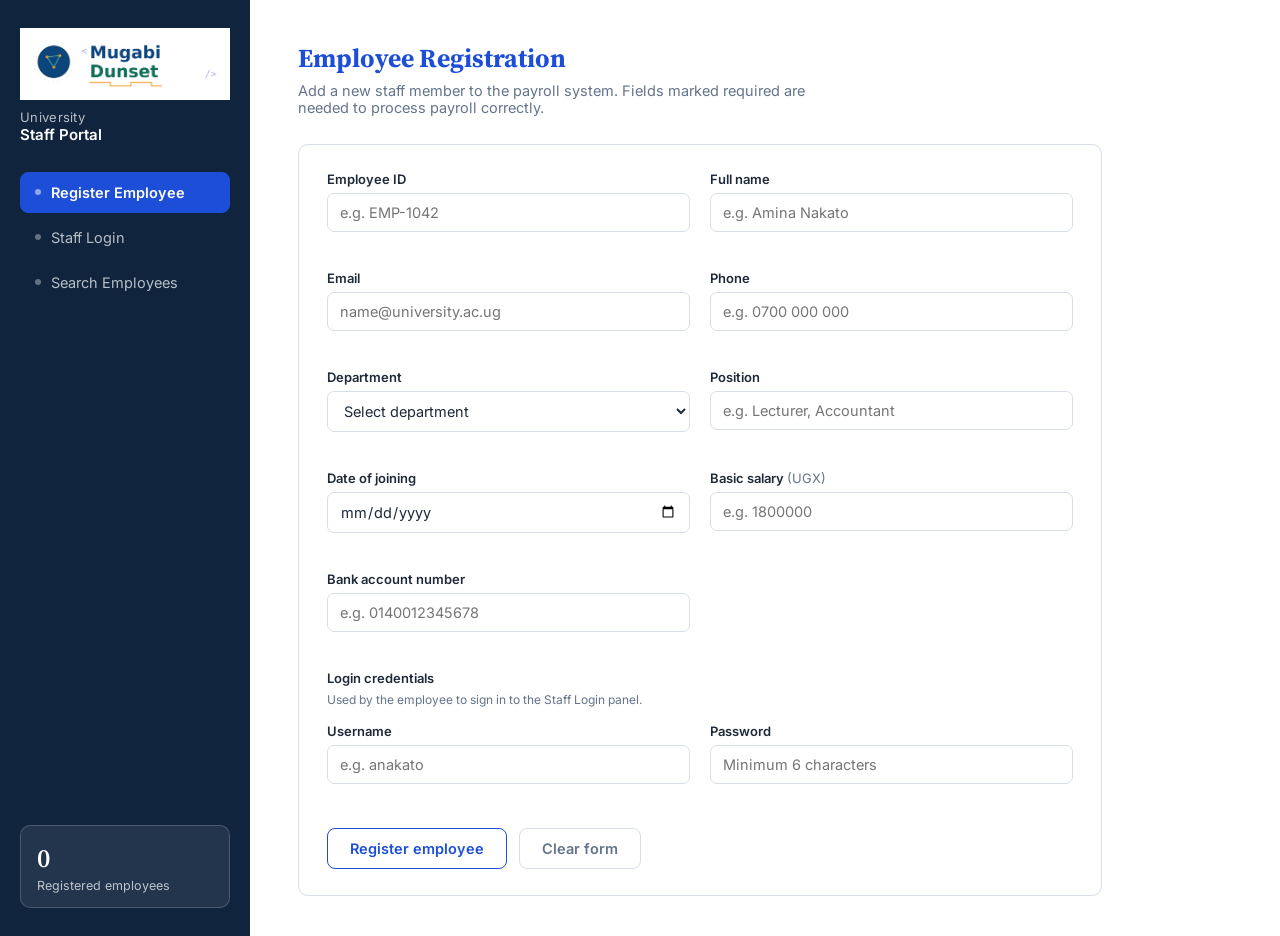
==== index.html @ a630ad89 "Initial commit" ====
<!DOCTYPE html>
<html lang="en">
<head>
<meta charset="UTF-8" />
<meta name="viewport" content="width=device-width, initial-scale=1, viewport-fit=cover" />
<title>Staff Portal — Employee Registration, Login & Search</title>
<link rel="preconnect" href="https://fonts.googleapis.com">
<link rel="preconnect" href="https://fonts.gstatic.com" crossorigin>
<link href="https://fonts.googleapis.com/css2?family=Source+Serif+4:opsz,wght@8..60,500;8..60,600;8..60,700&family=Inter:wght@400;500;600;700&display=swap" rel="stylesheet">
<link rel="stylesheet" href="styles.css">
</head>
<body>

<div class="shell">
  <aside class="sidebar">
    <div class="brand">
      <div class="brand-mark"><img src="[data-uri]" alt="Mugabi Dunset logo"></div>
      <div class="brand-text">
        <div class="top">University</div>
        <div class="bottom">Staff Portal</div>
      </div>
    </div>
    <nav class="tabs">
      <button data-tab="register" class="active"><span class="dot"></span>Register Employee</button>
      <button data-tab="login"><span class="dot"></span>Staff Login</button>
      <button data-tab="search"><span class="dot"></span>Search Employees</button>
    </nav>
    <div class="side-stat">
      <div class="num" id="statCount">0</div>
      <div class="label">Registered employees</div>
    </div>
  </aside>

  <main>

    <!-- REGISTER PANEL -->
    <section class="panel active" id="panel-register">
      <div class="panel-head">
        <h2>Employee Registration</h2>
        <p>Add a new staff member to the payroll system. Fields marked required are needed to process payroll correctly.</p>
      </div>

      <div class="banner" id="regBanner"></div>

      <form class="card" id="regForm" novalidate>
        <div class="grid-2">
          <div class="field">
            <label for="regId">Employee ID</label>
            <input id="regId" name="regId" placeholder="e.g. EMP-1042" required />
            <div class="error-text" data-error-for="regId"></div>
          </div>
          <div class="field">
            <label for="regName">Full name</label>
            <input id="regName" name="regName" placeholder="e.g. Amina Nakato" required />
            <div class="error-text" data-error-for="regName"></div>
          </div>

          <div class="field">
            <label for="regEmail">Email</label>
            <input id="regEmail" name="regEmail" type="email" placeholder="name@university.ac.ug" required />
            <div class="error-text" data-error-for="regEmail"></div>
          </div>
          <div class="field">
            <label for="regPhone">Phone</label>
            <input id="regPhone" name="regPhone" placeholder="e.g. 0700 000 000" required />
            <div class="error-text" data-error-for="regPhone"></div>
          </div>

          <div class="field">
            <label for="regDept">Department</label>
            <select id="regDept" name="regDept" required>
              <option value="">Select department</option>
              <option>Computer Science</option>
              <option>Business Administration</option>
              <option>Human Resources</option>
              <option>Finance</option>
              <option>Registrar's Office</option>
              <option>Estates & Facilities</option>
            </select>
            <div class="error-text" data-error-for="regDept"></div>
          </div>
          <div class="field">
            <label for="regPosition">Position</label>
            <input id="regPosition" name="regPosition" placeholder="e.g. Lecturer, Accountant" required />
            <div class="error-text" data-error-for="regPosition"></div>
          </div>

          <div class="field">
            <label for="regJoin">Date of joining</label>
            <input id="regJoin" name="regJoin" type="date" required />
            <div class="error-text" data-error-for="regJoin"></div>
          </div>
          <div class="field">
            <label for="regSalary">Basic salary <span class="opt">(UGX)</span></label>
            <input id="regSalary" name="regSalary" type="number" min="0" placeholder="e.g. 1800000" required />
            <div class="error-text" data-error-for="regSalary"></div>
          </div>

          <div class="field">
            <label for="regBank">Bank account number</label>
            <input id="regBank" name="regBank" placeholder="e.g. 0140012345678" required />
            <div class="error-text" data-error-for="regBank"></div>
          </div>
          <div class="field"></div>

          <div class="field full">
            <label>Login credentials</label>
            <div class="hint">Used by the employee to sign in to the Staff Login panel.</div>
          </div>

          <div class="field">
            <label for="regUsername">Username</label>
            <input id="regUsername" name="regUsername" placeholder="e.g. anakato" required />
            <div class="error-text" data-error-for="regUsername"></div>
          </div>
          <div class="field">
            <label for="regPassword">Password</label>
            <input id="regPassword" name="regPassword" type="password" placeholder="Minimum 6 characters" required />
            <div class="error-text" data-error-for="regPassword"></div>
          </div>
        </div>

        <div class="actions">
          <button type="submit" class="btn btn-primary">Register employee</button>
          <button type="reset" class="btn btn-ghost" id="regResetBtn">Clear form</button>
        </div>
      </form>
    </section>

    <!-- LOGIN PANEL -->
    <section class="panel" id="panel-login">
      <div class="panel-head">
        <h2>Staff Login</h2>
        <p>Sign in with the username and password created during registration.</p>
      </div>

      <div class="banner" id="loginBanner"></div>

      <div class="login-wrap">
        <form class="card" id="loginForm" novalidate>
          <div class="field">
            <label for="loginUser">Username</label>
            <input id="loginUser" name="loginUser" placeholder="e.g. anakato" required />
          </div>
          <div class="field">
            <label for="loginPass">Password</label>
            <div class="pw-row">
              <input id="loginPass" name="loginPass" type="password" required />
              <button type="button" id="togglePw">Show</button>
            </div>
          </div>
          <div class="actions">
            <button type="submit" class="btn btn-primary">Sign in</button>
          </div>
        </form>

        <div class="welcome-card" id="welcomeCard" style="margin-top:18px;">
          <h3 id="welcomeName">Welcome back</h3>
          <p id="welcomeMeta">—</p>
          <span class="tag" id="welcomeDept">—</span>
        </div>
      </div>
    </section>

    <!-- SEARCH PANEL -->
    <section class="panel" id="panel-search">
      <div class="panel-head">
        <h2>Search Employees</h2>
        <p>Look up registered staff by name, employee ID, or department.</p>
      </div>

      <div class="search-bar">
        <input id="searchInput" placeholder="Search by name or employee ID…" />
        <select id="searchDept">
          <option value="">All departments</option>
          <option>Computer Science</option>
          <option>Business Administration</option>
          <option>Human Resources</option>
          <option>Finance</option>
          <option>Registrar's Office</option>
          <option>Estates & Facilities</option>
        </select>
      </div>

      <div class="card" style="padding:0;">
        <div class="table-wrap">
          <table>
            <thead>
              <tr>
                <th>Employee ID</th>
                <th>Name</th>
                <th>Department</th>
                <th>Position</th>
                <th>Date joined</th>
              </tr>
            </thead>
            <tbody id="resultsBody"></tbody>
          </table>
        </div>
        <div class="empty-state" id="emptyState" style="display:none;">
          <div class="big">🗂️</div>
          <div>No employees match your search yet.</div>
        </div>
      </div>
    </section>

  </main>
</div>

<script>
(function () {
  "use strict";

  var STORAGE_KEY = "staffPortal.employees.v1";

  function loadEmployees() {
    try {
      var raw = localStorage.getItem(STORAGE_KEY);
      return raw ? JSON.parse(raw) : [];
    } catch (e) {
      console.error("Could not read employee data:", e);
      return [];
    }
  }

  function saveEmployees(list) {
    try {
      localStorage.setItem(STORAGE_KEY, JSON.stringify(list));
      return true;
    } catch (e) {
      console.error("Could not save employee data:", e);
      return false;
    }
  }

  var employees = loadEmployees();

  // ---------- Tabs ----------
  var tabButtons = document.querySelectorAll("nav.tabs button");
  var panels = document.querySelectorAll(".panel");
  tabButtons.forEach(function (btn) {
    btn.addEventListener("click", function () {
      tabButtons.forEach(function (b) { b.classList.remove("active"); });
      panels.forEach(function (p) { p.classList.remove("active"); });
      btn.classList.add("active");
      document.getElementById("panel-" + btn.dataset.tab).classList.add("active");
      if (btn.dataset.tab === "search") renderResults();
    });
  });

  function updateStat() {
    document.getElementById("statCount").textContent = employees.length;
  }
  updateStat();

  // ---------- Registration ----------
  var regForm = document.getElementById("regForm");
  var regBanner = document.getElementById("regBanner");

  function showBanner(el, type, msg) {
    el.textContent = msg;
    el.className = "banner show " + type;
  }
  function clearFieldErrors(form) {
    form.querySelectorAll(".error-text").forEach(function (e) { e.textContent = ""; });
  }
  function setFieldError(name, msg) {
    var el = regForm.querySelector('[data-error-for="' + name + '"]');
    if (el) el.textContent = msg;
  }

  regForm.addEventListener("submit", function (ev) {
    ev.preventDefault();
    clearFieldErrors(regForm);
    regBanner.className = "banner";

    var data = {
      id: regForm.regId.value.trim(),
      name: regForm.regName.value.trim(),
      email: regForm.regEmail.value.trim(),
      phone: regForm.regPhone.value.trim(),
      department: regForm.regDept.value,
      position: regForm.regPosition.value.trim(),
      joinDate: regForm.regJoin.value,
      salary: regForm.regSalary.value,
      bank: regForm.regBank.value.trim(),
      username: regForm.regUsername.value.trim(),
      password: regForm.regPassword.value
    };

    var valid = true;
    function fail(field, msg) { setFieldError(field, msg); valid = false; }

    if (!data.id) fail("regId", "Employee ID is required.");
    else if (employees.some(function (e) { return e.id.toLowerCase() === data.id.toLowerCase(); }))
      fail("regId", "This employee ID is already registered.");

    if (!data.name) fail("regName", "Full name is required.");
    if (!/^[^\s@]+@[^\s@]+\.[^\s@]+$/.test(data.email)) fail("regEmail", "Enter a valid email address.");
    if (!data.phone) fail("regPhone", "Phone number is required.");
    if (!data.department) fail("regDept", "Select a department.");
    if (!data.position) fail("regPosition", "Position is required.");
    if (!data.joinDate) fail("regJoin", "Date of joining is required.");
    if (!data.salary || Number(data.salary) <= 0) fail("regSalary", "Enter a valid salary amount.");
    if (!data.bank) fail("regBank", "Bank account number is required.");
    if (!data.username) fail("regUsername", "Username is required.");
    else if (employees.some(function (e) { return e.username.toLowerCase() === data.username.toLowerCase(); }))
      fail("regUsername", "This username is taken.");
    if (!data.password || data.password.length < 6) fail("regPassword", "Password needs at least 6 characters.");

    if (!valid) {
      showBanner(regBanner, "bad", "Please fix the highlighted fields before submitting.");
      return;
    }

    employees.push(data);
    var saved = saveEmployees(employees);
    updateStat();
    regForm.reset();
    showBanner(regBanner, "ok", saved
      ? "Employee \"" + data.name + "\" was registered successfully."
      : "Employee registered for this session, but it could not be saved to storage.");
  });

  // ---------- Login ----------
  var loginForm = document.getElementById("loginForm");
  var loginBanner = document.getElementById("loginBanner");
  var welcomeCard = document.getElementById("welcomeCard");
  var togglePw = document.getElementById("togglePw");
  var loginPass = document.getElementById("loginPass");

  togglePw.addEventListener("click", function () {
    var isPw = loginPass.type === "password";
    loginPass.type = isPw ? "text" : "password";
    togglePw.textContent = isPw ? "Hide" : "Show";
  });

  loginForm.addEventListener("submit", function (ev) {
    ev.preventDefault();
    loginBanner.className = "banner";
    welcomeCard.classList.remove("show");

    var user = loginForm.loginUser.value.trim();
    var pass = loginForm.loginPass.value;

    var match = employees.find(function (e) {
      return e.username.toLowerCase() === user.toLowerCase() && e.password === pass;
    });

    if (!match) {
      showBanner(loginBanner, "bad", "Incorrect username or password. Register an employee first if you haven't.");
      return;
    }

    document.getElementById("welcomeName").textContent = "Welcome, " + match.name;
    document.getElementById("welcomeMeta").textContent = match.position + " · Employee ID " + match.id;
    document.getElementById("welcomeDept").textContent = match.department;
    welcomeCard.classList.add("show");
    showBanner(loginBanner, "ok", "Signed in successfully.");
  });

  // ---------- Search ----------
  var searchInput = document.getElementById("searchInput");
  var searchDept = document.getElementById("searchDept");
  var resultsBody = document.getElementById("resultsBody");
  var emptyState = document.getElementById("emptyState");

  function renderResults() {
    var q = searchInput.value.trim().toLowerCase();
    var dept = searchDept.value;

    var filtered = employees.filter(function (e) {
      var matchesQuery = !q ||
        e.name.toLowerCase().includes(q) ||
        e.id.toLowerCase().includes(q);
      var matchesDept = !dept || e.department === dept;
      return matchesQuery && matchesDept;
    });

    resultsBody.innerHTML = "";
    if (filtered.length === 0) {
      emptyState.style.display = "block";
      emptyState.querySelector("div:last-child").textContent = employees.length === 0
        ? "No employees registered yet — add one from the Register panel."
        : "No employees match your search.";
    } else {
      emptyState.style.display = "none";
      filtered.forEach(function (e) {
        var tr = document.createElement("tr");
        tr.innerHTML =
          "<td>" + escapeHtml(e.id) + "</td>" +
          "<td>" + escapeHtml(e.name) + "</td>" +
          "<td><span class='pill'>" + escapeHtml(e.department) + "</span></td>" +
          "<td>" + escapeHtml(e.position) + "</td>" +
          "<td>" + escapeHtml(e.joinDate || "—") + "</td>";
        resultsBody.appendChild(tr);
      });
    }
  }

  function escapeHtml(str) {
    var div = document.createElement("div");
    div.textContent = str == null ? "" : String(str);
    return div.innerHTML;
  }

  searchInput.addEventListener("input", renderResults);
  searchDept.addEventListener("change", renderResults);

  renderResults();
})();
</script>
</body>
</html>
---- styles.css ----
:root {
    --navy: #1d4ed8;
    --navy-deep: #1e40af;
    --teal: #1d4ed8;
    --teal-dark: #1e40af;
    --gold: #1d4ed8;
    --header-bg: #10243e;
    --header-text: #ffffff;
    --header-muted: rgba(255,255,255,.7);
    --ink: #1e2a3a;
    --muted: #64748b;
    --line: #d7dee7;
    --bg: #ffffff;
    --card: #ffffff;
    --danger: #c0453a;
    --radius: 10px;
  }
  /* Theme intentionally fixed to white/blue regardless of system dark-mode preference. */

  * { box-sizing: border-box; }
  html { scroll-padding-top: env(safe-area-inset-top, 0px); }
  body {
    margin: 0;
    font-family: "Inter", system-ui, sans-serif;
    background: var(--bg);
    color: var(--ink);
    padding-top: env(safe-area-inset-top, 0px);
    padding-bottom: env(safe-area-inset-bottom, 0px);
    min-height: 100%;
  }
  h1, h2, h3 { font-family: "Source Serif 4", Georgia, serif; margin: 0; }

  .shell {
    display: flex;
    min-height: 100vh;
  }

  /* Sidebar */
  .sidebar {
    width: 250px;
    flex-shrink: 0;
    background: var(--header-bg);
    color: var(--header-text);
    padding: 28px 20px;
    display: flex;
    flex-direction: column;
    gap: 28px;
  }
  .brand {
    display: flex;
    align-items: center;
    gap: 10px;
  }
  .brand-mark {
    width: 100%;
    max-width: 210px;
    display: flex; align-items: center; justify-content: flex-start;
  }
  .brand-mark img {
    width: 100%;
    height: auto;
    display: block;
  }
  .brand { align-items: flex-start; flex-direction: column; }
  .brand-text { line-height: 1.2; }
  .brand-text .top { font-size: 13px; color: var(--header-muted); letter-spacing: .3px; }
  .brand-text .bottom { font-size: 15px; font-weight: 600; color: var(--header-text); }

  nav.tabs {
    display: flex;
    flex-direction: column;
    gap: 4px;
  }
  nav.tabs button {
    all: unset;
    cursor: pointer;
    padding: 11px 14px;
    border-radius: 8px;
    font-size: 14.5px;
    color: var(--header-muted);
    display: flex;
    align-items: center;
    gap: 10px;
    border: 1px solid transparent;
    transition: background .15s ease, color .15s ease, border-color .15s ease;
  }
  nav.tabs button:hover { background: rgba(255,255,255,.08); color: #fff; }
  nav.tabs button.active {
    background: var(--teal);
    border-color: var(--teal);
    color: #fff;
    font-weight: 600;
  }
  nav.tabs .dot {
    width: 6px; height: 6px; border-radius: 50%;
    background: currentColor; opacity: .5; flex-shrink: 0;
  }

  .side-stat {
    margin-top: auto;
    background: rgba(255,255,255,.08);
    border: 1px solid rgba(255,255,255,.18);
    border-radius: 10px;
    padding: 14px 16px;
  }
  .side-stat .num { font-family: "Source Serif 4", serif; font-size: 26px; font-weight: 600; color: #fff; }
  .side-stat .label { font-size: 12.5px; color: var(--header-muted); margin-top: 2px; }

  /* Main */
  main {
    flex: 1;
    padding: 40px 48px;
    max-width: 900px;
  }
  .panel { display: none; }
  .panel.active { display: block; animation: fadeIn .25s ease; }
  @keyframes fadeIn { from { opacity: 0; transform: translateY(4px);} to {opacity:1; transform: translateY(0);} }

  .panel-head { margin-bottom: 28px; }
  .panel-head h2 { font-size: 26px; color: var(--navy); }
  :root[data-theme="dark"] .panel-head h2 { color: #fff; }
  .panel-head p { color: var(--muted); margin-top: 6px; font-size: 14.5px; max-width: 60ch; }

  .card {
    background: var(--card);
    border: 1px solid var(--line);
    border-radius: var(--radius);
    padding: 26px 28px;
  }

  .grid-2 {
    display: grid;
    grid-template-columns: 1fr 1fr;
    gap: 16px 20px;
  }
  .field { display: flex; flex-direction: column; gap: 6px; }
  .field.full { grid-column: 1 / -1; }
  label { font-size: 13px; font-weight: 600; color: var(--ink); }
  label .opt { font-weight: 400; color: var(--muted); }
  input, select {
    font-family: inherit;
    font-size: 14.5px;
    padding: 10px 12px;
    border-radius: 7px;
    border: 1px solid var(--line);
    background: var(--bg);
    color: var(--ink);
    outline: none;
    transition: border-color .15s ease, box-shadow .15s ease;
  }
  input:focus, select:focus {
    border-color: var(--teal);
    box-shadow: 0 0 0 3px rgba(29,78,216,.15);
  }
  .hint { font-size: 12px; color: var(--muted); }
  .error-text { font-size: 12.5px; color: var(--danger); min-height: 16px; }

  .btn {
    all: unset;
    cursor: pointer;
    font-family: inherit;
    font-weight: 600;
    font-size: 14.5px;
    padding: 11px 22px;
    border-radius: 8px;
    text-align: center;
  }
  .btn-primary { background: #fff; color: var(--navy); border: 1.5px solid var(--navy); }
  .btn-primary:hover { background: rgba(29,78,216,.06); }
  .btn-ghost { background: transparent; color: var(--muted); border: 1px solid var(--line); }
  .btn-ghost:hover { border-color: var(--muted); }

  .actions { display: flex; gap: 12px; margin-top: 22px; align-items: center; }

  .banner {
    display: none;
    padding: 12px 16px;
    border-radius: 8px;
    font-size: 13.5px;
    margin-bottom: 18px;
  }
  .banner.show { display: block; }
  .banner.ok { background: #fff; color: var(--navy); border: 1px solid var(--navy); }
  .banner.bad { background: #fff; color: var(--danger); border: 1px solid var(--danger); }

  /* Login */
  .login-wrap { max-width: 380px; }
  .login-wrap .field { margin-bottom: 16px; }
  .pw-row { position: relative; }
  .pw-row button {
    all: unset;
    position: absolute; right: 10px; top: 50%; transform: translateY(-50%);
    font-size: 12px; color: var(--teal); cursor: pointer; font-weight: 600;
  }
  .welcome-card {
    display: none;
    background: var(--card);
    color: var(--ink);
    border: 1px solid var(--line);
    border-radius: var(--radius);
    padding: 24px 26px;
  }
  .welcome-card.show { display: block; }
  .welcome-card h3 { font-size: 20px; color: var(--navy); }
  .welcome-card p { color: var(--muted); font-size: 13.5px; margin-top: 6px; }
  .welcome-card .tag {
    display: inline-block; margin-top: 12px;
    background: #fff; color: var(--navy); border: 1px solid var(--navy); padding: 4px 10px; border-radius: 999px;
    font-size: 12px; font-weight: 600;
  }

  /* Search */
  .search-bar {
    display: flex; gap: 10px; margin-bottom: 20px;
  }
  .search-bar input { flex: 1; }
  .search-bar select { width: 180px; }

  table { width: 100%; border-collapse: collapse; font-size: 13.5px; }
  thead th {
    text-align: left; padding: 10px 12px; color: var(--muted);
    font-weight: 600; font-size: 12px; border-bottom: 1px solid var(--line);
  }
  tbody td { padding: 12px; border-bottom: 1px solid var(--line); }
  tbody tr:last-child td { border-bottom: none; }
  .pill {
    display: inline-block; padding: 3px 10px; border-radius: 999px;
    background: #fff; color: var(--navy); border: 1px solid var(--navy); font-size: 11.5px; font-weight: 600;
  }
  .empty-state {
    text-align: center; padding: 50px 20px; color: var(--muted);
  }
  .empty-state .big { font-size: 30px; margin-bottom: 8px; }

  .table-wrap { overflow-x: auto; }

  @media (max-width: 820px) {
    .shell { flex-direction: column; }
    .sidebar { width: 100%; flex-direction: row; align-items: center; padding: 16px 18px; gap: 16px; }
    .side-stat { display: none; }
    nav.tabs { flex-direction: row; gap: 6px; }
    main { padding: 26px 20px; max-width: 100%; }
    .grid-2 { grid-template-columns: 1fr; }
    .search-bar { flex-direction: column; }
    .search-bar select { width: 100%; }
  }
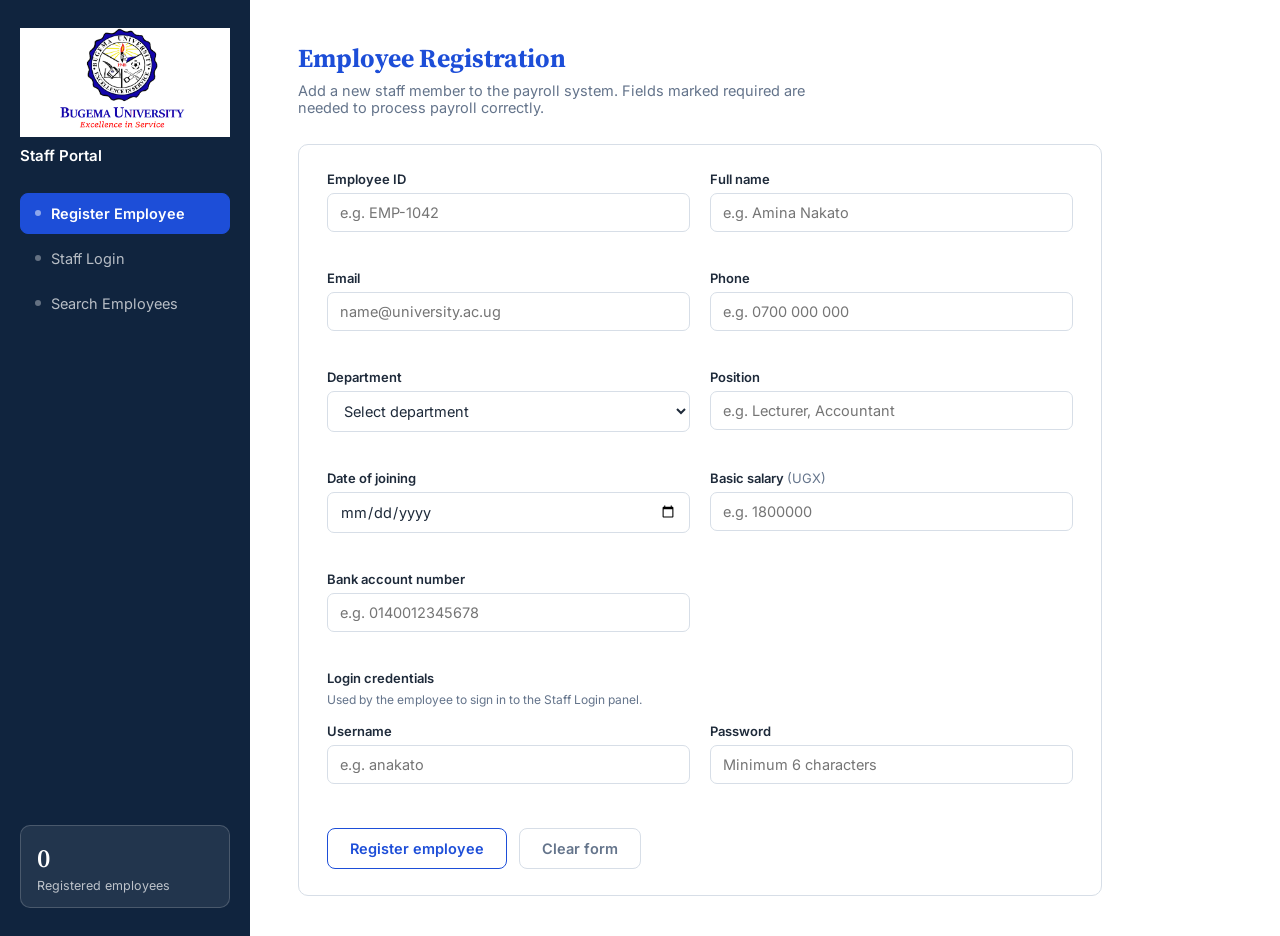
==== commit 8014beb0: "Fix: <changed my personal logo to the bugema university logo>" ====
--- a/index.html
+++ b/index.html
@@ -14,9 +14,9 @@
 <div class="shell">
   <aside class="sidebar">
     <div class="brand">
-      <div class="brand-mark"><img src="[data-uri]" alt="Mugabi Dunset logo"></div>
+      <div class="brand-mark"><img src="bannerr.png" alt="University logo" style="width:100%;height:100%;object-fit:contain;"></div>
       <div class="brand-text">
-        <div class="top">University</div>
+    
         <div class="bottom">Staff Portal</div>
       </div>
     </div>
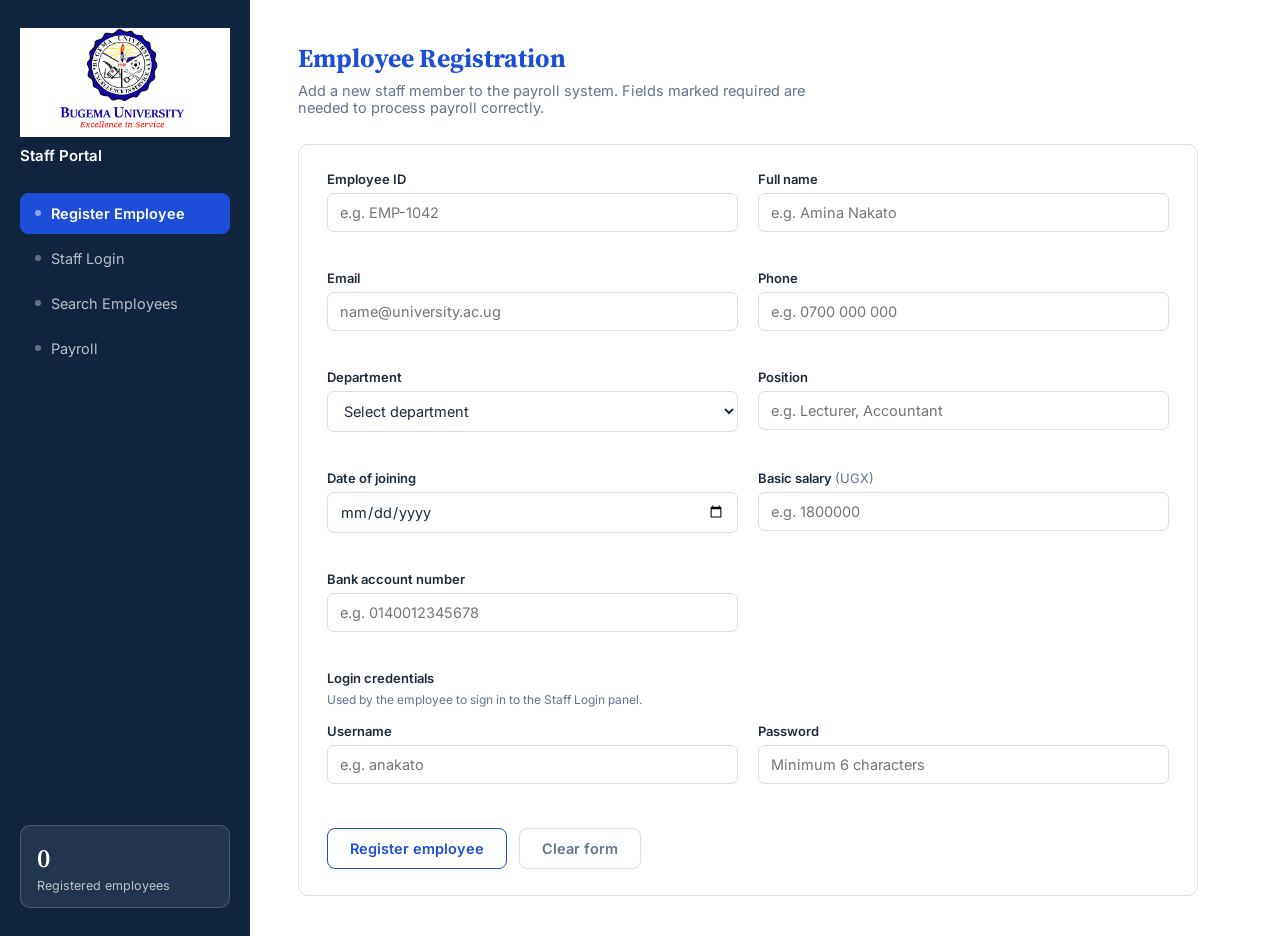
==== commit 2f6de816: "Add payroll screen and print receipt" ====
--- a/index.html
+++ b/index.html
@@ -8,6 +8,63 @@
 <link rel="preconnect" href="https://fonts.gstatic.com" crossorigin>
 <link href="https://fonts.googleapis.com/css2?family=Source+Serif+4:opsz,wght@8..60,500;8..60,600;8..60,700&family=Inter:wght@400;500;600;700&display=swap" rel="stylesheet">
 <link rel="stylesheet" href="styles.css">
+<style>
+  /* --- Payment history & payslip additions (uses styles.css theme variables) --- */
+  .payment-history{ display:none; margin-top:18px; }
+  .ph-head h3{ font-size:20px; color:var(--navy); margin:0 0 4px; }
+  .ph-head p{ margin:0 0 18px; color:var(--muted); font-size:13.5px; }
+  .status-pill{
+    display:inline-block; padding:3px 10px; border-radius:999px;
+    font-size:11.5px; font-weight:600; background:#fff;
+  }
+  .status-pill.paid{ color:var(--navy); border:1px solid var(--navy); }
+  .status-pill.pending{ color:var(--danger); border:1px solid var(--danger); }
+  .btn-sm{ padding:7px 14px; font-size:13px; }
+  .ph-empty{ text-align:center; padding:40px 20px; color:var(--muted); font-size:13.5px; }
+
+  .modal-overlay{
+    position:fixed; inset:0; background:rgba(16,36,62,.55);
+    display:none; align-items:center; justify-content:center; padding:24px; z-index:999;
+  }
+  .modal-overlay.show{ display:flex; }
+  .modal{
+    background:var(--card); border:1px solid var(--line); border-radius:var(--radius);
+    width:100%; max-width:640px; max-height:90vh; overflow:auto; padding:28px 30px;
+    box-shadow:0 30px 60px rgba(16,36,62,.28);
+  }
+  .modal-actions{ display:flex; justify-content:flex-end; gap:12px; margin-bottom:20px; }
+
+  .payslip{ color:var(--ink); }
+  .payslip-header{
+    display:flex; justify-content:space-between; align-items:flex-start; gap:16px;
+    border-bottom:2px solid var(--navy); padding-bottom:16px; margin-bottom:20px;
+  }
+  .payslip-header h2{ font-size:22px; color:var(--navy); margin:0 0 2px; }
+  .payslip-header .sub{ color:var(--muted); font-size:13px; margin:0; }
+  .payslip-header .period-tag{ text-align:right; font-size:13px; color:var(--ink); }
+  .payslip-meta{ display:grid; grid-template-columns:1fr 1fr; gap:6px 20px; margin-bottom:18px; font-size:13.5px; }
+  .payslip-meta div span{ display:block; color:var(--muted); font-size:11px; text-transform:uppercase; letter-spacing:.03em; margin-bottom:1px; }
+  .payslip-section-title{
+    font-weight:600; font-size:12px; text-transform:uppercase; letter-spacing:.03em;
+    color:var(--muted); margin:18px 0 6px;
+  }
+  table.payslip-table{ width:100%; border-collapse:collapse; font-size:13.5px; }
+  table.payslip-table td{ padding:8px 4px; border-bottom:1px solid var(--line); }
+  table.payslip-table td:last-child{ text-align:right; font-variant-numeric:tabular-nums; }
+  .payslip-net{
+    display:flex; justify-content:space-between; align-items:baseline;
+    border-top:2px solid var(--navy); margin-top:14px; padding-top:14px;
+    font-weight:700; font-size:17px; color:var(--navy);
+  }
+  .payslip-note{ margin-top:20px; font-size:11.5px; color:var(--muted); line-height:1.5; }
+
+  @media print{
+    body *{ visibility:hidden; }
+    #payslipModal, #payslipModal *{ visibility:visible; }
+    #payslipModal{ position:absolute; top:0; left:0; width:100%; max-width:none; box-shadow:none; border-radius:0; padding:20px 30px; }
+    .no-print{ display:none !important; }
+  }
+</style>
 </head>
 <body>
 
@@ -24,6 +81,7 @@
       <button data-tab="register" class="active"><span class="dot"></span>Register Employee</button>
       <button data-tab="login"><span class="dot"></span>Staff Login</button>
       <button data-tab="search"><span class="dot"></span>Search Employees</button>
+      <button data-tab="payroll"><span class="dot"></span>Payroll</button>
     </nav>
     <div class="side-stat">
       <div class="num" id="statCount">0</div>
@@ -159,8 +217,40 @@
           <p id="welcomeMeta">—</p>
           <span class="tag" id="welcomeDept">—</span>
         </div>
+
+        <div class="card payment-history" id="paymentHistoryCard">
+          <div class="ph-head">
+            <h3>Payment history</h3>
+            <p>Your salary payments to date. Select a month to view or print the payslip.</p>
+          </div>
+          <div class="table-wrap">
+            <table>
+              <thead>
+                <tr>
+                  <th>Period</th>
+                  <th>Reference</th>
+                  <th>Net pay (UGX)</th>
+                  <th>Status</th>
+                  <th></th>
+                </tr>
+              </thead>
+              <tbody id="paymentHistoryBody"></tbody>
+            </table>
+          </div>
+        </div>
       </div>
     </section>
+
+    <!-- PAYSLIP MODAL -->
+    <div class="modal-overlay" id="payslipOverlay">
+      <div class="modal" id="payslipModal">
+        <div class="modal-actions no-print">
+          <button type="button" class="btn btn-primary" id="printPayslipBtn">Print payslip</button>
+          <button type="button" class="btn btn-ghost" id="closePayslipBtn">Close</button>
+        </div>
+        <div class="payslip" id="payslipContent"></div>
+      </div>
+    </div>
 
     <!-- SEARCH PANEL -->
     <section class="panel" id="panel-search">
@@ -204,6 +294,56 @@
       </div>
     </section>
 
+    <!-- PAYROLL PANEL -->
+    <section class="panel" id="panel-payroll">
+      <div class="panel-head">
+        <h2>Payroll Processing</h2>
+        <p>Review each employee's pay for a month, process the payroll run, then print a payment receipt per employee.</p>
+      </div>
+
+      <div class="banner" id="payBanner"></div>
+
+      <div class="pay-controls">
+        <div class="field">
+          <label for="payMonth">Pay period</label>
+          <input id="payMonth" type="month" />
+        </div>
+        <button type="button" class="btn btn-primary" id="processPayrollBtn">Process payroll</button>
+        <span class="status-pill pending" id="payRunStatus">Not processed</span>
+      </div>
+
+      <div class="pay-summary">
+        <div class="pay-stat"><span>Employees</span><strong id="payCount">0</strong></div>
+        <div class="pay-stat"><span>Total gross</span><strong id="payGross">UGX 0</strong></div>
+        <div class="pay-stat"><span>Total deductions</span><strong id="payDeductions">UGX 0</strong></div>
+        <div class="pay-stat"><span>Total net pay</span><strong id="payNet">UGX 0</strong></div>
+      </div>
+
+      <div class="card" style="padding:0;">
+        <div class="table-wrap">
+          <table>
+            <thead>
+              <tr>
+                <th>Employee ID</th>
+                <th>Name</th>
+                <th>Department</th>
+                <th class="num-cell">Gross</th>
+                <th class="num-cell">NSSF</th>
+                <th class="num-cell">PAYE</th>
+                <th class="num-cell">Net pay</th>
+                <th></th>
+              </tr>
+            </thead>
+            <tbody id="payrollBody"></tbody>
+          </table>
+        </div>
+        <div class="empty-state" id="payEmpty" style="display:none;">
+          <div class="big">💼</div>
+          <div>No employees were on the payroll for this period.</div>
+        </div>
+      </div>
+    </section>
+
   </main>
 </div>
 
@@ -245,6 +385,7 @@
       btn.classList.add("active");
       document.getElementById("panel-" + btn.dataset.tab).classList.add("active");
       if (btn.dataset.tab === "search") renderResults();
+      if (btn.dataset.tab === "payroll") renderPayroll();
     });
   });
 
@@ -339,6 +480,8 @@
     ev.preventDefault();
     loginBanner.className = "banner";
     welcomeCard.classList.remove("show");
+    paymentHistoryCard.style.display = "none";
+    payslipOverlay.classList.remove("show");
 
     var user = loginForm.loginUser.value.trim();
     var pass = loginForm.loginPass.value;
@@ -357,6 +500,260 @@
     document.getElementById("welcomeDept").textContent = match.department;
     welcomeCard.classList.add("show");
     showBanner(loginBanner, "ok", "Signed in successfully.");
+
+    renderPaymentHistory(match);
+  });
+
+  // ---------- Payment history & payslip ----------
+  var paymentHistoryCard = document.getElementById("paymentHistoryCard");
+  var paymentHistoryBody = document.getElementById("paymentHistoryBody");
+  var payslipOverlay = document.getElementById("payslipOverlay");
+  var payslipModal = document.getElementById("payslipModal");
+  var payslipContent = document.getElementById("payslipContent");
+  var printPayslipBtn = document.getElementById("printPayslipBtn");
+  var closePayslipBtn = document.getElementById("closePayslipBtn");
+
+  var currentPaymentRecords = [];
+  var currentPayslipEmployee = null;
+
+  function formatUGX(n) {
+    return "UGX " + Math.round(n).toLocaleString("en-UG");
+  }
+
+  // Uganda resident monthly PAYE bands (illustrative — effective 1 Jul 2026 amendment).
+  // Verify against current URA guidance before using for real payroll.
+  function calcPAYE(gross) {
+    if (gross <= 335000) return 0;
+    if (gross <= 410000) return (gross - 335000) * 0.20;
+    if (gross <= 485000) return 15000 + (gross - 410000) * 0.25;
+    if (gross <= 10000000) return 33750 + (gross - 485000) * 0.30;
+    return 33750 + (10000000 - 485000) * 0.30 + (gross - 10000000) * 0.40;
+  }
+
+  function calcNSSF(gross) {
+    return gross * 0.05;
+  }
+
+  function monthsSinceJoin(joinDateStr) {
+    var start = joinDateStr ? new Date(joinDateStr) : new Date();
+    if (isNaN(start.getTime())) start = new Date();
+    var today = new Date();
+    var cursor = new Date(start.getFullYear(), start.getMonth(), 1);
+    var end = new Date(today.getFullYear(), today.getMonth(), 1);
+    var months = [];
+    while (cursor <= end) {
+      months.push(new Date(cursor));
+      cursor.setMonth(cursor.getMonth() + 1);
+    }
+    return months.slice(-12).reverse(); // most recent first, capped at 12
+  }
+
+  function generatePaymentHistory(emp) {
+    var salary = Number(emp.salary) || 0;
+    var today = new Date();
+    var curYm = today.getFullYear() + "-" + String(today.getMonth() + 1).padStart(2, "0");
+
+    var runs = loadRuns();
+    return monthsSinceJoin(emp.joinDate).map(function (d) {
+      var rec = buildRecord(emp, d);
+      rec.status = (runs[rec.ym] || rec.ym !== curYm) ? "Paid" : "Pending";
+      return rec;
+    });
+  }
+
+  function buildRecord(emp, d) {
+    var gross = Number(emp.salary) || 0;
+    var nssf = calcNSSF(gross);
+    var paye = calcPAYE(gross);
+    var ym = d.getFullYear() + "-" + String(d.getMonth() + 1).padStart(2, "0");
+    return {
+      period: d.toLocaleString("en-GB", { month: "long", year: "numeric" }),
+      ym: ym,
+      gross: gross,
+      nssf: nssf,
+      paye: paye,
+      net: gross - nssf - paye,
+      reference: "PAY-" + emp.id.toUpperCase() + "-" + ym.replace("-", ""),
+      status: "Pending"
+    };
+  }
+
+  // Payroll runs already processed, keyed by "YYYY-MM"
+  var RUNS_KEY = "staffPortal.payrollRuns.v1";
+  function loadRuns() {
+    try { var raw = localStorage.getItem(RUNS_KEY); return raw ? JSON.parse(raw) : {}; }
+    catch (e) { return {}; }
+  }
+  function saveRuns(runs) {
+    try { localStorage.setItem(RUNS_KEY, JSON.stringify(runs)); return true; }
+    catch (e) { console.error("Could not save payroll run:", e); return false; }
+  }
+
+  function renderPaymentHistory(emp) {
+    currentPayslipEmployee = emp;
+    currentPaymentRecords = generatePaymentHistory(emp);
+    paymentHistoryBody.innerHTML = "";
+
+    if (currentPaymentRecords.length === 0) {
+      paymentHistoryBody.innerHTML =
+        '<tr><td colspan="5"><div class="ph-empty">No payment records yet.</div></td></tr>';
+    } else {
+      currentPaymentRecords.forEach(function (r) {
+        var tr = document.createElement("tr");
+        var pillClass = r.status === "Paid" ? "paid" : "pending";
+        tr.innerHTML =
+          "<td>" + escapeHtml(r.period) + "</td>" +
+          "<td>" + escapeHtml(r.reference) + "</td>" +
+          "<td>" + formatUGX(r.net) + "</td>" +
+          "<td><span class='status-pill " + pillClass + "'>" + r.status + "</span></td>" +
+          "<td><button type='button' class='btn btn-ghost btn-sm' data-ym='" + r.ym + "'>View / print</button></td>";
+        paymentHistoryBody.appendChild(tr);
+      });
+    }
+    paymentHistoryCard.style.display = "block";
+  }
+
+  paymentHistoryBody.addEventListener("click", function (ev) {
+    var btn = ev.target.closest("button[data-ym]");
+    if (!btn || !currentPayslipEmployee) return;
+    var rec = currentPaymentRecords.find(function (r) { return r.ym === btn.dataset.ym; });
+    if (rec) openPayslip(currentPayslipEmployee, rec, false);
+  });
+
+  function openPayslip(emp, rec, isReceipt) {
+    var docTitle = isReceipt ? "Payment Receipt" : "Employee Payslip";
+    printPayslipBtn.textContent = isReceipt ? "Print receipt" : "Print payslip";
+    payslipContent.innerHTML =
+      '<div class="payslip-header">' +
+        '<div><h2>' + docTitle + '</h2><p class="sub">Staff Portal Payroll</p></div>' +
+        '<div class="period-tag"><div>' + escapeHtml(rec.period) + '</div><div>Ref: ' + escapeHtml(rec.reference) + '</div></div>' +
+      '</div>' +
+      '<div class="payslip-meta">' +
+        '<div><span>Employee name</span>' + escapeHtml(emp.name) + '</div>' +
+        '<div><span>Employee ID</span>' + escapeHtml(emp.id) + '</div>' +
+        '<div><span>Department</span>' + escapeHtml(emp.department) + '</div>' +
+        '<div><span>Position</span>' + escapeHtml(emp.position) + '</div>' +
+        '<div><span>Bank account</span>' + escapeHtml(emp.bank || "—") + '</div>' +
+        '<div><span>Payment status</span>' + escapeHtml(rec.status) + '</div>' +
+      '</div>' +
+      '<div class="payslip-section-title">Earnings</div>' +
+      '<table class="payslip-table"><tbody>' +
+        '<tr><td>Basic salary</td><td>' + formatUGX(rec.gross) + '</td></tr>' +
+        '<tr><td><strong>Gross pay</strong></td><td><strong>' + formatUGX(rec.gross) + '</strong></td></tr>' +
+      '</tbody></table>' +
+      '<div class="payslip-section-title">Deductions</div>' +
+      '<table class="payslip-table"><tbody>' +
+        '<tr><td>NSSF (employee, 5%)</td><td>-' + formatUGX(rec.nssf) + '</td></tr>' +
+        '<tr><td>PAYE</td><td>-' + formatUGX(rec.paye) + '</td></tr>' +
+      '</tbody></table>' +
+      '<div class="payslip-net"><span>Net pay</span><span>' + formatUGX(rec.net) + '</span></div>' +
+      '<p class="payslip-note">Deductions are calculated using illustrative Uganda PAYE bands and a flat 5% NSSF employee rate. Confirm current rates with URA/NSSF before relying on this for actual payroll. Generated ' + new Date().toLocaleDateString("en-GB") + '.</p>';
+
+    payslipOverlay.classList.add("show");
+  }
+
+  printPayslipBtn.addEventListener("click", function () { window.print(); });
+  closePayslipBtn.addEventListener("click", function () { payslipOverlay.classList.remove("show"); });
+  payslipOverlay.addEventListener("click", function (ev) {
+    if (ev.target === payslipOverlay) payslipOverlay.classList.remove("show");
+  });
+  document.addEventListener("keydown", function (ev) {
+    if (ev.key === "Escape") payslipOverlay.classList.remove("show");
+  });
+
+  // ---------- Payroll screen ----------
+  var payMonth = document.getElementById("payMonth");
+  var payBanner = document.getElementById("payBanner");
+  var payrollBody = document.getElementById("payrollBody");
+  var payEmpty = document.getElementById("payEmpty");
+  var payRunStatus = document.getElementById("payRunStatus");
+  var processPayrollBtn = document.getElementById("processPayrollBtn");
+  var payrollRecords = [];
+
+  (function initMonth() {
+    var t = new Date();
+    var cur = t.getFullYear() + "-" + String(t.getMonth() + 1).padStart(2, "0");
+    payMonth.value = cur;
+    payMonth.max = cur;
+  })();
+
+  function payrollForMonth(ym) {
+    var parts = ym.split("-");
+    var d = new Date(Number(parts[0]), Number(parts[1]) - 1, 1);
+    var out = [];
+    employees.forEach(function (emp) {
+      var j = emp.joinDate ? new Date(emp.joinDate) : null;
+      if (j && !isNaN(j.getTime()) && new Date(j.getFullYear(), j.getMonth(), 1) > d) return; // not yet joined
+      out.push({ emp: emp, rec: buildRecord(emp, d) });
+    });
+    return out;
+  }
+
+  function renderPayroll() {
+    var ym = payMonth.value;
+    if (!ym) return;
+    var runs = loadRuns();
+    var processed = !!runs[ym];
+    payrollRecords = payrollForMonth(ym);
+
+    payRunStatus.textContent = processed ? "Processed" : "Not processed";
+    payRunStatus.className = "status-pill " + (processed ? "paid" : "pending");
+    processPayrollBtn.disabled = processed || payrollRecords.length === 0;
+    processPayrollBtn.textContent = processed ? "Payroll processed" : "Process payroll";
+
+    var gross = 0, ded = 0, net = 0;
+    payrollBody.innerHTML = "";
+    payrollRecords.forEach(function (row, i) {
+      gross += row.rec.gross; ded += row.rec.nssf + row.rec.paye; net += row.rec.net;
+      var tr = document.createElement("tr");
+      tr.innerHTML =
+        "<td>" + escapeHtml(row.emp.id) + "</td>" +
+        "<td>" + escapeHtml(row.emp.name) + "</td>" +
+        "<td>" + escapeHtml(row.emp.department) + "</td>" +
+        "<td class='num-cell'>" + formatUGX(row.rec.gross) + "</td>" +
+        "<td class='num-cell'>" + formatUGX(row.rec.nssf) + "</td>" +
+        "<td class='num-cell'>" + formatUGX(row.rec.paye) + "</td>" +
+        "<td class='num-cell'><strong>" + formatUGX(row.rec.net) + "</strong></td>" +
+        "<td><button type='button' class='btn btn-ghost btn-sm' data-idx='" + i + "'" +
+          (processed ? "" : " disabled title='Process the payroll first'") + ">Print receipt</button></td>";
+      payrollBody.appendChild(tr);
+    });
+
+    document.getElementById("payCount").textContent = payrollRecords.length;
+    document.getElementById("payGross").textContent = formatUGX(gross);
+    document.getElementById("payDeductions").textContent = formatUGX(ded);
+    document.getElementById("payNet").textContent = formatUGX(net);
+    payEmpty.style.display = payrollRecords.length ? "none" : "block";
+    if (!payrollRecords.length) {
+      payEmpty.querySelector("div:last-child").textContent = employees.length
+        ? "No employees were on the payroll for this period."
+        : "No employees registered yet — add one from the Register panel.";
+    }
+  }
+
+  payMonth.addEventListener("change", function () { payBanner.className = "banner"; renderPayroll(); });
+
+  processPayrollBtn.addEventListener("click", function () {
+    var ym = payMonth.value;
+    if (!ym || payrollRecords.length === 0) return;
+    var runs = loadRuns();
+    if (runs[ym]) return;
+    var total = payrollRecords.reduce(function (a, r) { return a + r.rec.net; }, 0);
+    runs[ym] = { processedAt: new Date().toISOString(), count: payrollRecords.length, totalNet: total };
+    var saved = saveRuns(runs);
+    renderPayroll();
+    showBanner(payBanner, "ok", "Payroll for " + payrollRecords[0].rec.period + " processed for " +
+      payrollRecords.length + " employee" + (payrollRecords.length === 1 ? "" : "s") +
+      ". Total net pay " + formatUGX(total) + "." + (saved ? "" : " (Could not be saved to storage.)"));
+  });
+
+  payrollBody.addEventListener("click", function (ev) {
+    var btn = ev.target.closest("button[data-idx]");
+    if (!btn || btn.disabled) return;
+    var row = payrollRecords[Number(btn.dataset.idx)];
+    if (!row) return;
+    var rec = Object.assign({}, row.rec, { status: "Paid" });
+    openPayslip(row.emp, rec, true);
   });
 
   // ---------- Search ----------
--- a/styles.css
+++ b/styles.css
@@ -109,10 +109,12 @@
   /* Main */
   main {
     flex: 1;
+    min-width: 0;
     padding: 40px 48px;
-    max-width: 900px;
-  }
-  .panel { display: none; }
+    max-width: 1140px;
+  }
+  .panel { display: none; max-width: 900px; }
+  #panel-payroll { max-width: 1040px; }
   .panel.active { display: block; animation: fadeIn .25s ease; }
   @keyframes fadeIn { from { opacity: 0; transform: translateY(4px);} to {opacity:1; transform: translateY(0);} }
 
@@ -234,13 +236,24 @@
 
   .table-wrap { overflow-x: auto; }
 
+  /* Payroll screen */
+  .pay-controls { display: flex; flex-wrap: wrap; align-items: flex-end; gap: 14px; margin-bottom: 18px; }
+  .pay-controls .field { margin: 0; min-width: 200px; }
+  .pay-summary { display: grid; grid-template-columns: repeat(auto-fit, minmax(170px, 1fr)); gap: 14px; margin-bottom: 18px; }
+  .pay-stat { background: var(--card); border: 1px solid var(--line); border-radius: var(--radius); padding: 14px 16px; }
+  .pay-stat span { display: block; color: var(--muted); font-size: 11px; text-transform: uppercase; letter-spacing: .03em; margin-bottom: 4px; }
+  .pay-stat strong { font-size: 18px; color: var(--navy); font-variant-numeric: tabular-nums; }
+  .num-cell { text-align: right; font-variant-numeric: tabular-nums; white-space: nowrap; }
+  .btn[disabled] { opacity: .45; cursor: not-allowed; }
+
   @media (max-width: 820px) {
     .shell { flex-direction: column; }
     .sidebar { width: 100%; flex-direction: row; align-items: center; padding: 16px 18px; gap: 16px; }
     .side-stat { display: none; }
-    nav.tabs { flex-direction: row; gap: 6px; }
+    nav.tabs { flex-direction: row; flex-wrap: wrap; gap: 6px; }
     main { padding: 26px 20px; max-width: 100%; }
     .grid-2 { grid-template-columns: 1fr; }
     .search-bar { flex-direction: column; }
     .search-bar select { width: 100%; }
+    .pay-controls .field { min-width: 100%; }
   }
